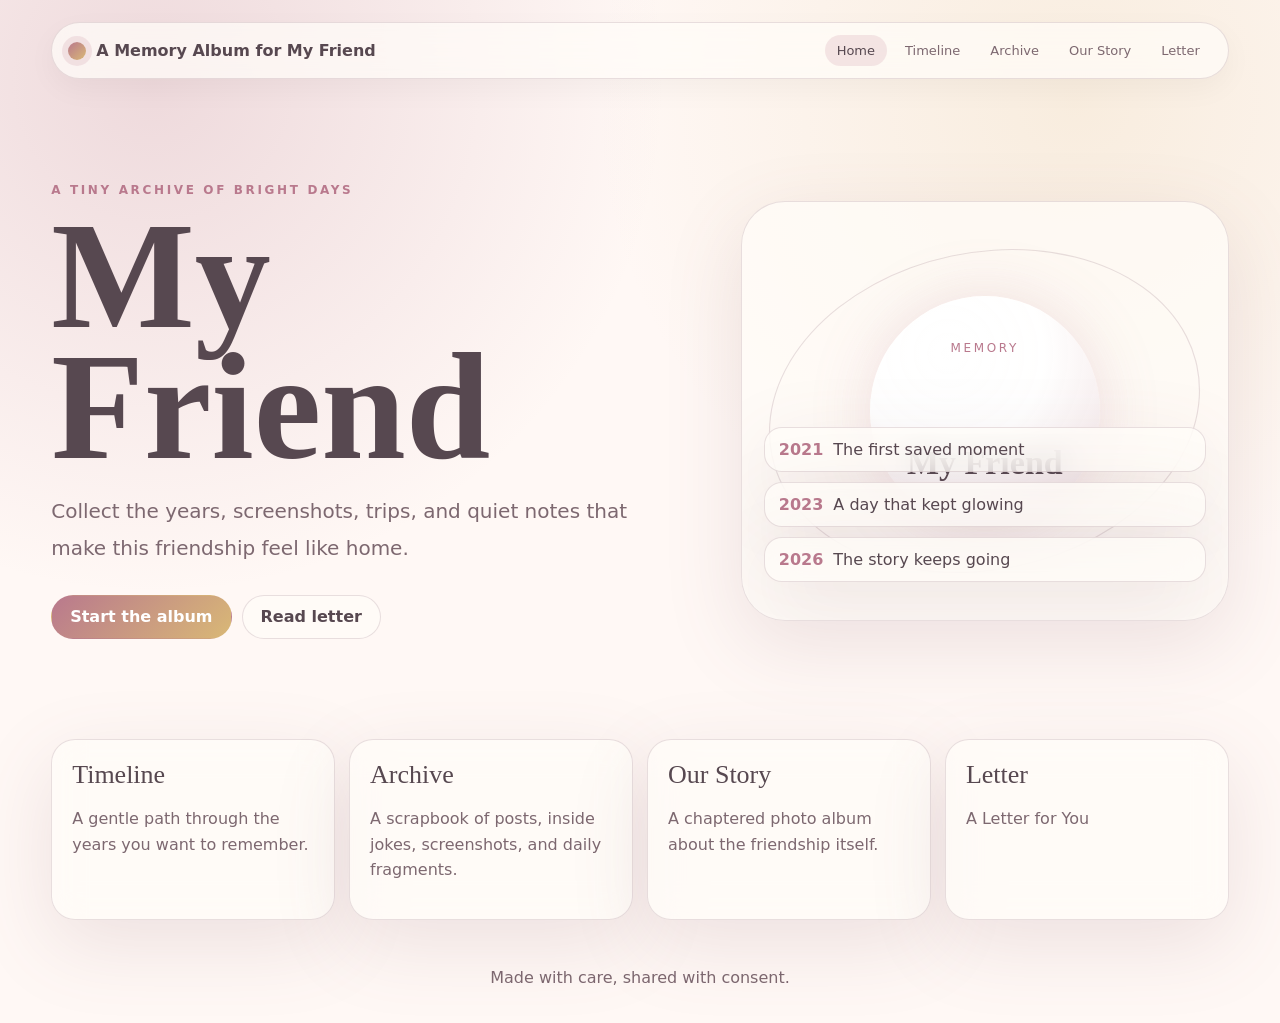
==== index.html @ 98c73f56 "init" ====
<!doctype html>
<html lang="en">
  <head>
    <meta charset="utf-8" />
    <meta name="viewport" content="width=device-width, initial-scale=1" />
    <title>A Memory Album for My Friend</title>
    <link rel="stylesheet" href="styles.css" />
  </head>
  <body data-page="home" data-depth="">
    <main id="app" class="app-shell">
      <section class="loading-screen">
        <p>Loading memory album...</p>
      </section>
    </main>
    <script src="site.js" defer></script>
  </body>
</html>
---- styles.css ----
:root {
  color-scheme: light;
  --bg: #fff8f5;
  --surface: rgba(255, 252, 249, 0.72);
  --surface-strong: rgba(255, 255, 255, 0.9);
  --ink: #574850;
  --muted: #7d6870;
  --line: rgba(129, 91, 104, 0.18);
  --accent: #b9798d;
  --accent-2: #d9b876;
  --shadow: 0 24px 80px rgba(126, 83, 98, 0.14);
  --font-display: Georgia, "Times New Roman", serif;
  --font-body: ui-sans-serif, system-ui, -apple-system, BlinkMacSystemFont, "Segoe UI", sans-serif;
}

[data-theme="paper-scrapbook"] {
  --bg: #f6eedc;
  --surface: rgba(255, 250, 235, 0.78);
  --surface-strong: #fff8e6;
  --ink: #26322b;
  --muted: #6b6658;
  --line: rgba(47, 58, 50, 0.22);
  --accent: #c85f43;
  --accent-2: #e5b949;
  --shadow: 0 22px 60px rgba(77, 60, 38, 0.13);
  --font-display: "Courier New", ui-monospace, monospace;
}

[data-theme="midnight-gallery"] {
  color-scheme: dark;
  --bg: #10151d;
  --surface: rgba(29, 39, 52, 0.72);
  --surface-strong: rgba(22, 29, 40, 0.94);
  --ink: #edf6f5;
  --muted: #a9bab7;
  --line: rgba(190, 224, 218, 0.2);
  --accent: #9fd0c8;
  --accent-2: #f0b86f;
  --shadow: 0 28px 80px rgba(0, 0, 0, 0.34);
}

* {
  box-sizing: border-box;
}

body {
  margin: 0;
  background:
    radial-gradient(circle at 12% 8%, color-mix(in srgb, var(--accent) 24%, transparent), transparent 32rem),
    radial-gradient(circle at 84% 10%, color-mix(in srgb, var(--accent-2) 18%, transparent), transparent 30rem),
    var(--bg);
  color: var(--ink);
  font-family: var(--font-body);
}

a {
  color: inherit;
}

.app-shell {
  min-height: 100vh;
  padding: 22px clamp(18px, 4vw, 56px) 36px;
}

.site-header {
  display: flex;
  align-items: center;
  justify-content: space-between;
  gap: 18px;
  max-width: 1180px;
  margin: 0 auto 44px;
  padding: 12px 16px;
  border: 1px solid var(--line);
  border-radius: 999px;
  background: var(--surface);
  box-shadow: 0 10px 30px rgba(0, 0, 0, 0.04);
  backdrop-filter: blur(18px);
}

.brand {
  display: inline-flex;
  align-items: center;
  gap: 10px;
  text-decoration: none;
  font-weight: 700;
}

.brand-mark {
  width: 18px;
  height: 18px;
  border-radius: 50%;
  background: linear-gradient(135deg, var(--accent), var(--accent-2));
  box-shadow: 0 0 0 6px color-mix(in srgb, var(--accent) 16%, transparent);
}

.site-nav {
  display: flex;
  flex-wrap: wrap;
  justify-content: flex-end;
  gap: 6px;
}

.nav-link {
  border-radius: 999px;
  padding: 8px 12px;
  color: var(--muted);
  font-size: 13px;
  text-decoration: none;
}

.nav-link.is-active {
  background: color-mix(in srgb, var(--accent) 16%, transparent);
  color: var(--ink);
}

.hero,
.page-title,
.timeline-track,
.archive-year,
.story-chapter,
.letter-page,
.letter-lock,
.section-grid {
  max-width: 1180px;
  margin-left: auto;
  margin-right: auto;
}

.hero {
  display: grid;
  min-height: 64vh;
  grid-template-columns: minmax(0, 1fr) minmax(280px, 0.78fr);
  align-items: center;
  gap: clamp(28px, 5vw, 72px);
}

.eyebrow {
  margin: 0 0 14px;
  color: var(--accent);
  font-size: 12px;
  font-weight: 800;
  letter-spacing: 0.22em;
  text-transform: uppercase;
}

h1,
h2,
h3 {
  margin: 0;
  font-family: var(--font-display);
  letter-spacing: 0;
}

.hero h1 {
  font-size: clamp(4rem, 12vw, 9.5rem);
  line-height: 0.86;
}

.hero-intro,
.page-title p,
.timeline-copy p,
.year-heading p,
.post p,
.story-chapter p,
.letter-body p,
.letter-lock p {
  color: var(--muted);
  font-size: clamp(16px, 2vw, 20px);
  line-height: 1.85;
}

.hero-actions,
.tag-row {
  display: flex;
  flex-wrap: wrap;
  gap: 10px;
  margin-top: 28px;
}

.button {
  display: inline-flex;
  align-items: center;
  justify-content: center;
  min-height: 44px;
  border: 1px solid var(--line);
  border-radius: 999px;
  padding: 0 18px;
  text-decoration: none;
  font-weight: 800;
}

.button.primary {
  border-color: transparent;
  background: linear-gradient(135deg, var(--accent), var(--accent-2));
  color: #fff;
}

.button.ghost {
  background: var(--surface);
}

.memory-orbit {
  position: relative;
  min-height: 420px;
  border: 1px solid var(--line);
  border-radius: 44px;
  background: var(--surface);
  box-shadow: var(--shadow);
  overflow: hidden;
}

.memory-orbit::before {
  content: "";
  position: absolute;
  inset: 12%;
  border: 1px solid var(--line);
  border-radius: 50%;
  transform: rotate(-12deg) scaleX(1.18);
}

.orbit-core {
  position: absolute;
  inset: 50% auto auto 50%;
  width: 230px;
  aspect-ratio: 1;
  transform: translate(-50%, -50%);
  display: grid;
  place-items: center;
  text-align: center;
  border-radius: 50%;
  background: radial-gradient(circle at 34% 25%, #fff, var(--surface-strong) 42%, color-mix(in srgb, var(--accent) 20%, var(--surface)) 100%);
  box-shadow: 0 0 60px color-mix(in srgb, var(--accent) 22%, transparent);
}

.orbit-core span {
  color: var(--accent);
  font-size: 12px;
  letter-spacing: 0.22em;
  text-transform: uppercase;
}

.orbit-core strong {
  display: block;
  font-family: var(--font-display);
  font-size: 34px;
}

.orbit-list {
  position: absolute;
  inset: auto 22px 22px;
  display: grid;
  gap: 10px;
  padding: 0;
  list-style: none;
}

.orbit-list li,
.feature-card,
.timeline-item,
.archive-year,
.post,
.story-chapter,
.letter-page,
.letter-lock {
  border: 1px solid var(--line);
  background: var(--surface);
  box-shadow: var(--shadow);
  backdrop-filter: blur(16px);
}

.orbit-list li {
  border-radius: 18px;
  padding: 12px 14px;
}

.orbit-list span {
  margin-right: 10px;
  color: var(--accent);
  font-weight: 900;
}

.section-grid {
  display: grid;
  grid-template-columns: repeat(4, minmax(0, 1fr));
  gap: 14px;
  margin-top: 40px;
}

.feature-card {
  min-height: 150px;
  border-radius: 24px;
  padding: 20px;
  text-decoration: none;
}

.feature-card span {
  font-family: var(--font-display);
  font-size: 26px;
}

.feature-card p {
  color: var(--muted);
  line-height: 1.6;
}

.page-title {
  margin-bottom: 30px;
}

.page-title h1,
.letter-page h1,
.letter-lock h1 {
  font-size: clamp(3rem, 8vw, 6rem);
  line-height: 0.95;
}

.timeline-track {
  display: grid;
  gap: 18px;
}

.timeline-item {
  display: grid;
  grid-template-columns: 120px minmax(220px, 0.62fr) minmax(0, 1fr);
  gap: 20px;
  align-items: center;
  border-radius: 30px;
  padding: 18px;
}

.timeline-year {
  color: var(--accent);
  font-family: var(--font-display);
  font-size: 42px;
}

.timeline-media,
.archive-images,
.story-gallery {
  display: grid;
  gap: 12px;
}

.timeline-image,
.archive-image,
.story-image,
.image-placeholder {
  width: 100%;
  min-height: 220px;
  border-radius: 22px;
  object-fit: cover;
  border: 1px solid var(--line);
  background: color-mix(in srgb, var(--accent) 12%, var(--surface));
}

.image-placeholder {
  display: grid;
  place-items: center;
  color: var(--muted);
  text-align: center;
}

.archive-year,
.story-chapter,
.letter-page,
.letter-lock {
  border-radius: 34px;
  padding: clamp(22px, 4vw, 42px);
  margin-bottom: 24px;
}

.archive-year {
  display: grid;
  grid-template-columns: 0.34fr minmax(0, 1fr);
  gap: 26px;
}

.year-heading span,
.chapter-number {
  color: var(--accent);
  font-family: var(--font-display);
  font-size: 54px;
}

.tag-row span {
  border: 1px solid var(--line);
  border-radius: 999px;
  padding: 8px 11px;
  color: var(--muted);
  font-size: 13px;
}

.post-stack {
  display: grid;
  gap: 16px;
}

.post {
  border-radius: 24px;
  padding: 20px;
  box-shadow: none;
}

.post-meta {
  color: var(--accent);
  font-size: 13px;
  font-weight: 900;
  letter-spacing: 0.12em;
  text-transform: uppercase;
}

.archive-images {
  grid-template-columns: repeat(auto-fit, minmax(160px, 1fr));
  margin-top: 16px;
}

.archive-image {
  min-height: 180px;
}

.story-chapter {
  display: grid;
  grid-template-columns: 90px minmax(0, 0.85fr) minmax(0, 1.15fr);
  gap: 24px;
}

.story-gallery {
  grid-template-columns: repeat(auto-fit, minmax(180px, 1fr));
}

.story-photo {
  margin: 0;
}

.story-photo figcaption {
  display: grid;
  gap: 8px;
  margin-top: 12px;
  color: var(--muted);
  line-height: 1.55;
}

.story-photo strong {
  color: var(--ink);
}

.letter-page,
.letter-lock {
  max-width: 880px;
}

.letter-page h2 {
  margin-top: 28px;
  color: var(--accent);
  font-size: 30px;
}

.letter-body {
  margin-top: 28px;
}

.signature {
  margin-top: 48px;
  text-align: right;
  color: var(--accent);
  font-family: var(--font-display);
  font-size: 34px;
}

.letter-lock form {
  display: flex;
  gap: 10px;
  margin-top: 24px;
}

.letter-lock input {
  min-width: 0;
  flex: 1;
  border: 1px solid var(--line);
  border-radius: 999px;
  background: var(--surface-strong);
  color: var(--ink);
  font: inherit;
  padding: 0 16px;
}

.error-text {
  color: #b74b4b;
}

.site-footer {
  max-width: 1180px;
  margin: 48px auto 0;
  color: var(--muted);
  text-align: center;
}

.loading-screen {
  min-height: 100vh;
  display: grid;
  place-items: center;
  padding: 24px;
  text-align: center;
}

@media (max-width: 900px) {
  .site-header,
  .hero,
  .timeline-item,
  .archive-year,
  .story-chapter,
  .section-grid {
    grid-template-columns: 1fr;
  }

  .site-header {
    align-items: flex-start;
    border-radius: 24px;
  }

  .hero {
    min-height: auto;
  }

  .memory-orbit {
    min-height: 360px;
  }

  .section-grid {
    margin-top: 24px;
  }
}

@media (max-width: 640px) {
  .app-shell {
    padding: 14px 14px 28px;
  }

  .site-header {
    display: grid;
  }

  .site-nav {
    justify-content: flex-start;
  }

  .hero h1 {
    font-size: 4rem;
  }

  .letter-lock form {
    flex-direction: column;
  }

  .letter-lock input {
    min-height: 44px;
  }
}
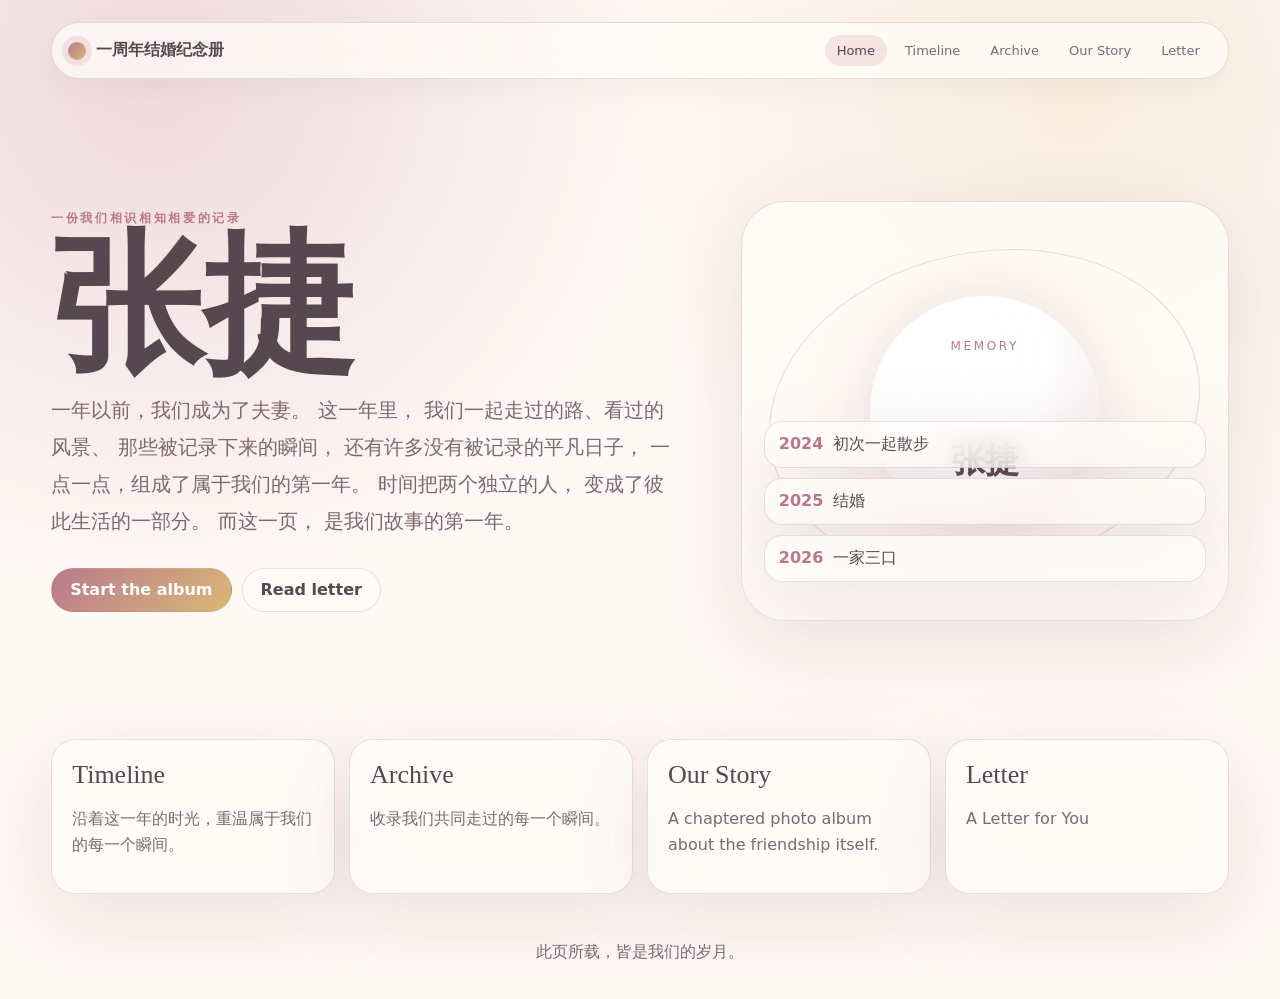
==== commit 0e39286d: "init" ====
--- a/index.html
+++ b/index.html
@@ -3,7 +3,7 @@
   <head>
     <meta charset="utf-8" />
     <meta name="viewport" content="width=device-width, initial-scale=1" />
-    <title>A Memory Album for My Friend</title>
+    <title>一周年结婚纪念册</title>
     <link rel="stylesheet" href="styles.css" />
   </head>
   <body data-page="home" data-depth="">
